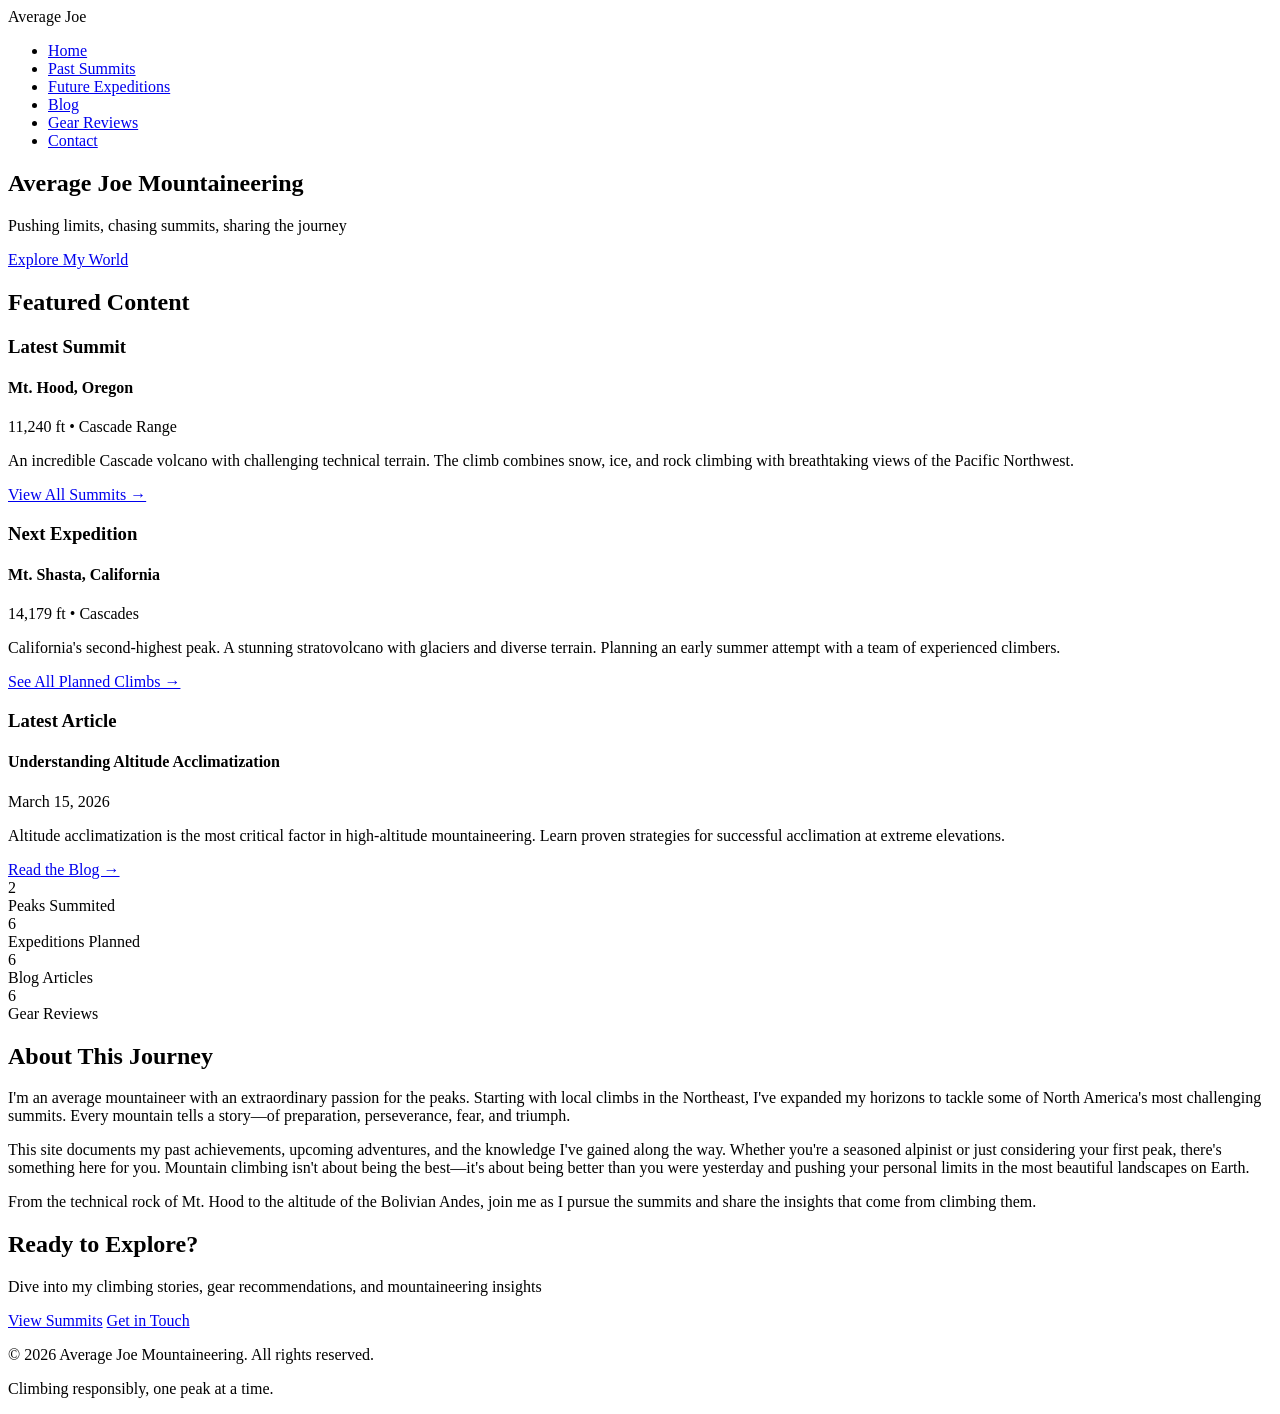
==== index.html @ 5e602f41 "Add index.html for Average Joe Mountaineering site This HTML file outlines the structure of the Aver" ====
<!DOCTYPE html>
<html lang="en">
<head>
    <meta charset="UTF-8">
    <meta name="viewport" content="width=device-width, initial-scale=1.0">
    <title>Average Joe Mountaineering - Peak Adventures & Climbing Insights</title>
    <link rel="stylesheet" href="styles.css">
</head>
<body>
    <!-- Navigation -->
    <nav class="navbar">
        <div class="nav-container">
            <div class="nav-brand">Average Joe</div>
            <ul class="nav-menu">
                <li><a href="index.html">Home</a></li>
                <li><a href="past-summits.html">Past Summits</a></li>
                <li><a href="future-expeditions.html">Future Expeditions</a></li>
                <li><a href="blog.html">Blog</a></li>
                <li><a href="gear-reviews.html">Gear Reviews</a></li>
                <li><a href="contact.html">Contact</a></li>
            </ul>
        </div>
    </nav>

    <!-- Hero Section -->
    <section class="hero">
        <div class="hero-content">
            <h1>Average Joe Mountaineering</h1>
            <p class="tagline">Pushing limits, chasing summits, sharing the journey</p>
            <a href="#featured" class="cta-button">Explore My World</a>
        </div>
        <div class="hero-overlay"></div>
    </section>

    <!-- Featured Content -->
    <section id="featured" class="featured-section">
        <div class="container">
            <h2>Featured Content</h2>
            <div class="featured-grid">
                <div class="featured-card">
                    <div class="card-header summit-header">
                        <h3>Latest Summit</h3>
                    </div>
                    <div class="card-body">
                        <h4>Mt. Hood, Oregon</h4>
                        <p class="peak-info">11,240 ft • Cascade Range</p>
                        <p>An incredible Cascade volcano with challenging technical terrain. The climb combines snow, ice, and rock climbing with breathtaking views of the Pacific Northwest.</p>
                        <a href="past-summits.html" class="card-link">View All Summits →</a>
                    </div>
                </div>

                <div class="featured-card">
                    <div class="card-header expedition-header">
                        <h3>Next Expedition</h3>
                    </div>
                    <div class="card-body">
                        <h4>Mt. Shasta, California</h4>
                        <p class="peak-info">14,179 ft • Cascades</p>
                        <p>California's second-highest peak. A stunning stratovolcano with glaciers and diverse terrain. Planning an early summer attempt with a team of experienced climbers.</p>
                        <a href="future-expeditions.html" class="card-link">See All Planned Climbs →</a>
                    </div>
                </div>

                <div class="featured-card">
                    <div class="card-header blog-header">
                        <h3>Latest Article</h3>
                    </div>
                    <div class="card-body">
                        <h4>Understanding Altitude Acclimatization</h4>
                        <p class="article-date">March 15, 2026</p>
                        <p>Altitude acclimatization is the most critical factor in high-altitude mountaineering. Learn proven strategies for successful acclimation at extreme elevations.</p>
                        <a href="blog.html" class="card-link">Read the Blog →</a>
                    </div>
                </div>
            </div>
        </div>
    </section>

    <!-- Quick Stats -->
    <section class="stats-section">
        <div class="container">
            <div class="stats-grid">
                <div class="stat-card">
                    <div class="stat-number">2</div>
                    <div class="stat-label">Peaks Summited</div>
                </div>
                <div class="stat-card">
                    <div class="stat-number">6</div>
                    <div class="stat-label">Expeditions Planned</div>
                </div>
                <div class="stat-card">
                    <div class="stat-number">6</div>
                    <div class="stat-label">Blog Articles</div>
                </div>
                <div class="stat-card">
                    <div class="stat-number">6</div>
                    <div class="stat-label">Gear Reviews</div>
                </div>
            </div>
        </div>
    </section>

    <!-- About Section -->
    <section class="about-section">
        <div class="container">
            <h2>About This Journey</h2>
            <div class="about-content">
                <p>I'm an average mountaineer with an extraordinary passion for the peaks. Starting with local climbs in the Northeast, I've expanded my horizons to tackle some of North America's most challenging summits. Every mountain tells a story—of preparation, perseverance, fear, and triumph.</p>
                <p>This site documents my past achievements, upcoming adventures, and the knowledge I've gained along the way. Whether you're a seasoned alpinist or just considering your first peak, there's something here for you. Mountain climbing isn't about being the best—it's about being better than you were yesterday and pushing your personal limits in the most beautiful landscapes on Earth.</p>
                <p>From the technical rock of Mt. Hood to the altitude of the Bolivian Andes, join me as I pursue the summits and share the insights that come from climbing them.</p>
            </div>
        </div>
    </section>

    <!-- Call to Action -->
    <section class="cta-section">
        <div class="container">
            <h2>Ready to Explore?</h2>
            <p>Dive into my climbing stories, gear recommendations, and mountaineering insights</p>
            <div class="cta-buttons">
                <a href="past-summits.html" class="btn btn-primary">View Summits</a>
                <a href="contact.html" class="btn btn-secondary">Get in Touch</a>
            </div>
        </div>
    </section>

    <!-- Footer -->
    <footer class="footer">
        <div class="container">
            <p>&copy; 2026 Average Joe Mountaineering. All rights reserved.</p>
            <p>Climbing responsibly, one peak at a time.</p>
        </div>
    </footer>

    <script src="script.js"></script>
</body>
</html>
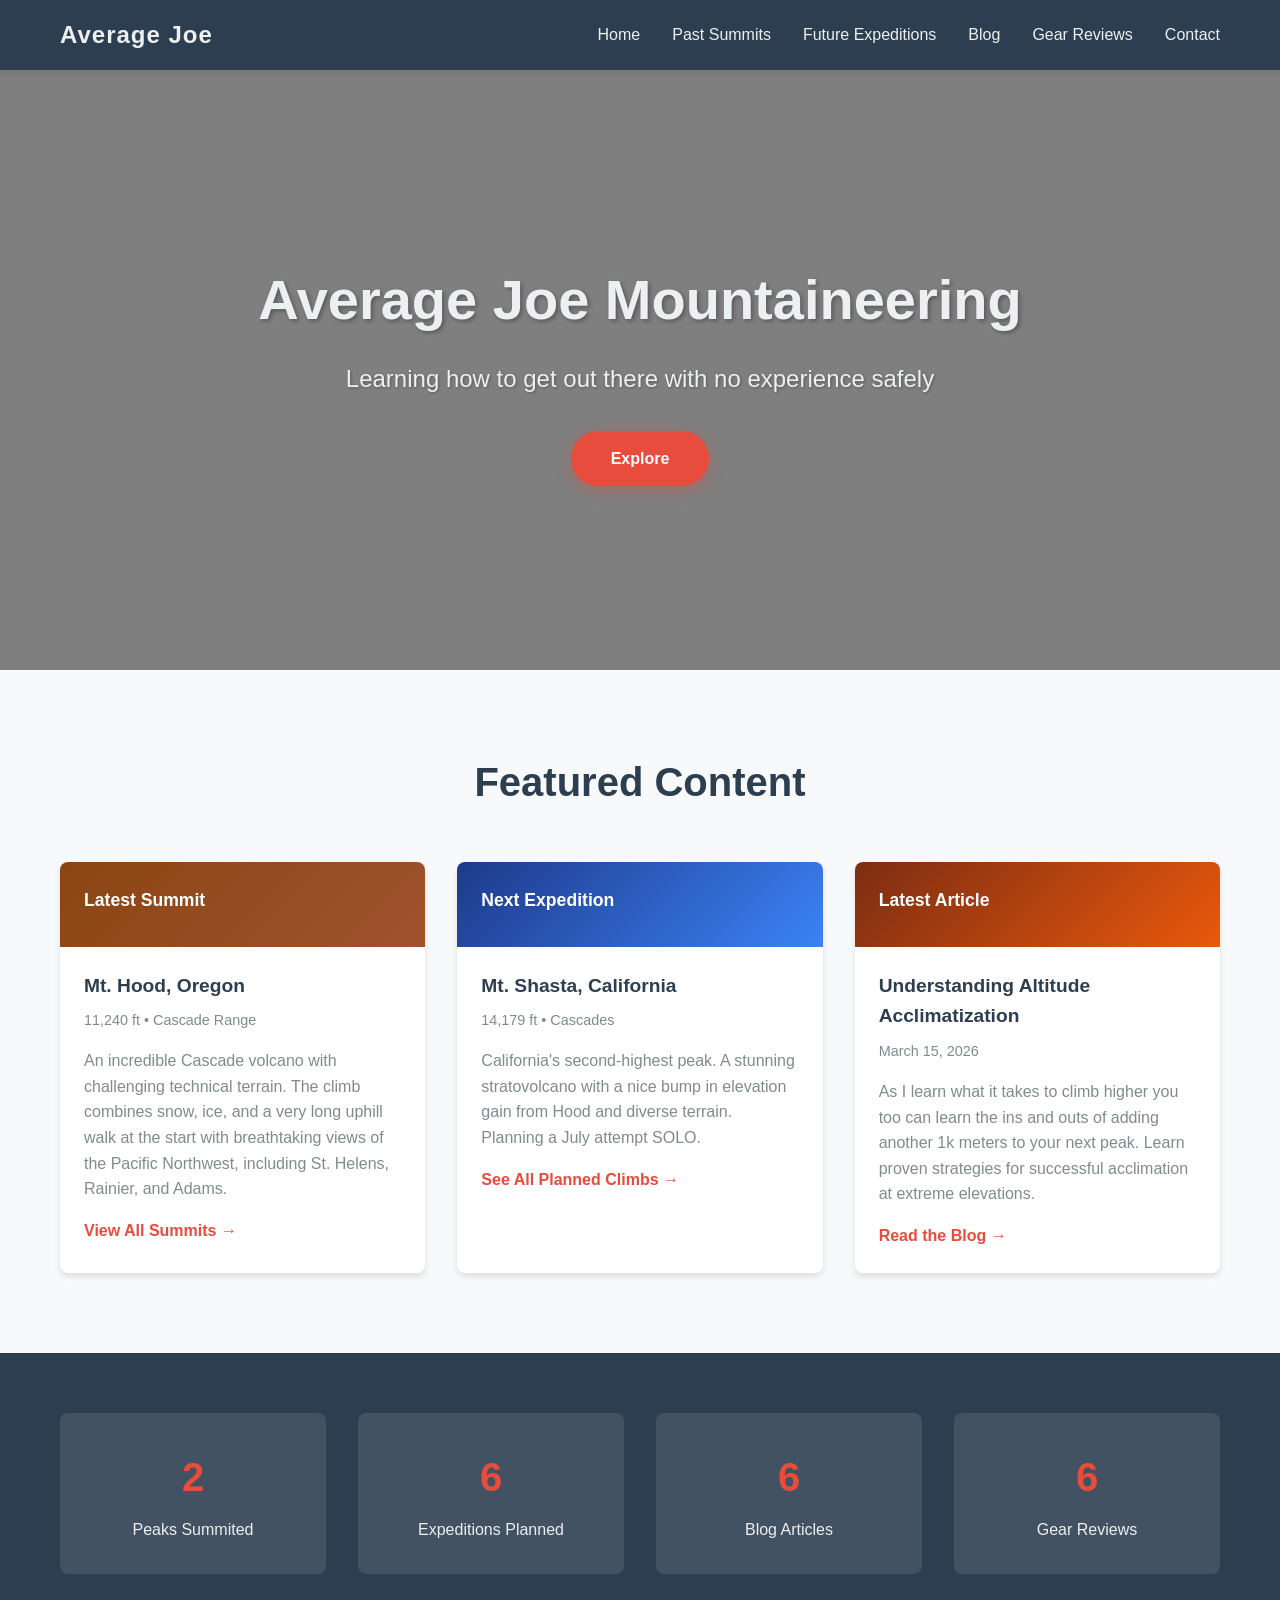
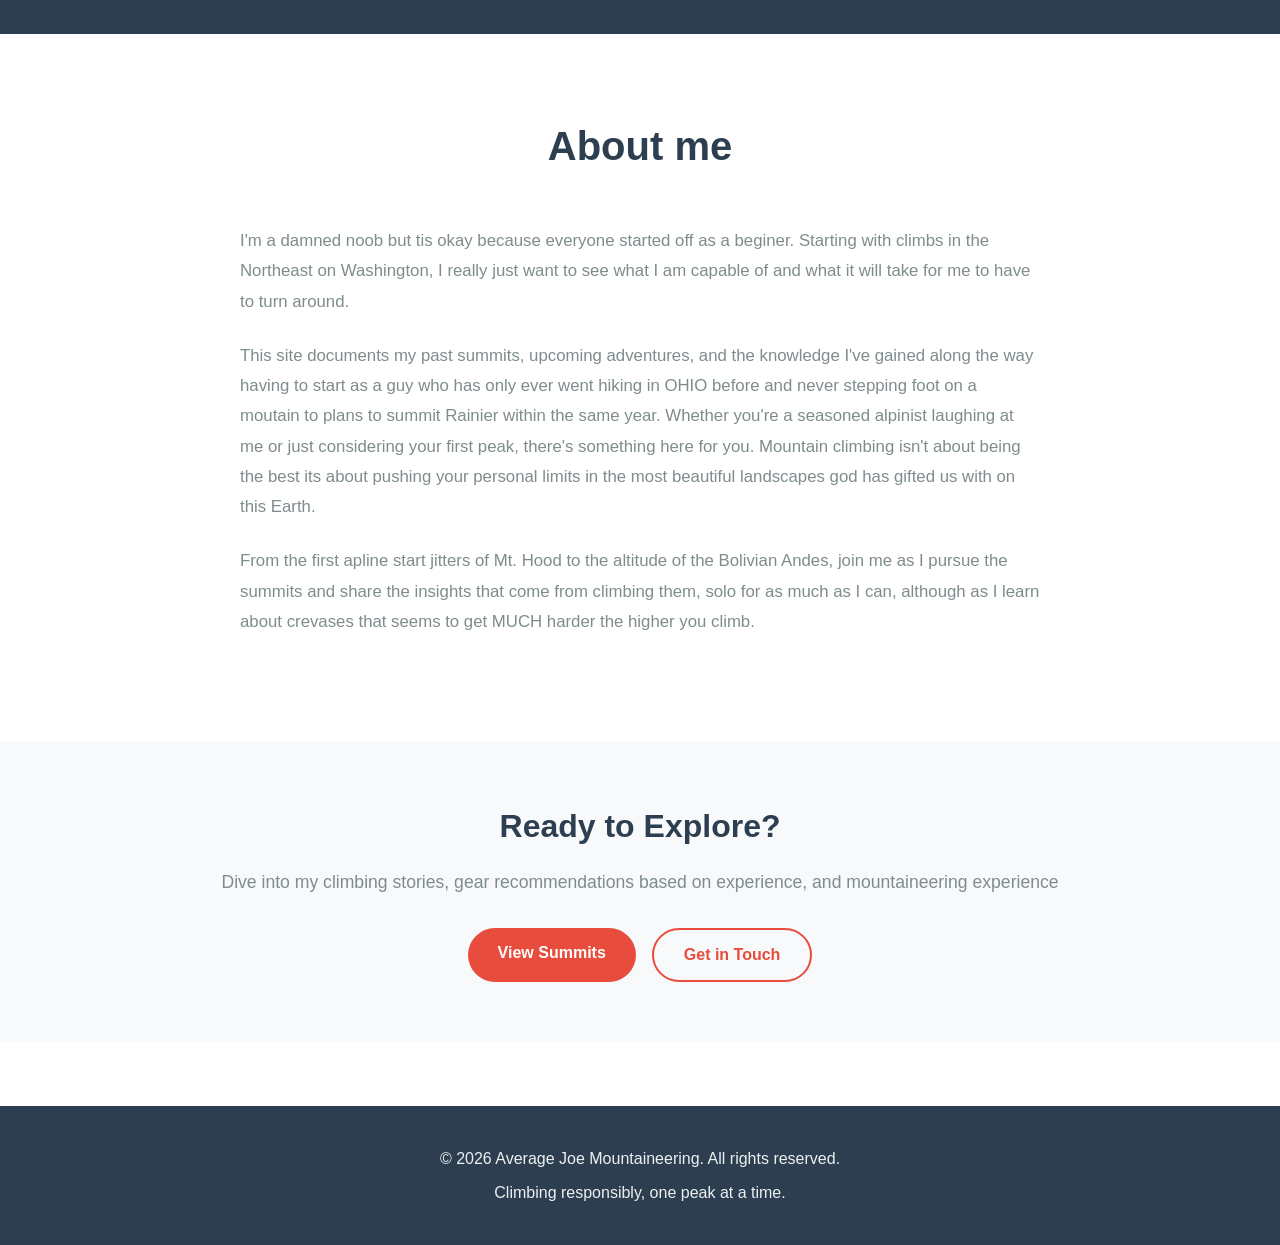
==== commit 233137f8: "Update title and content for clarity and tone" ====
--- a/index.html
+++ b/index.html
@@ -3,7 +3,7 @@
 <head>
     <meta charset="UTF-8">
     <meta name="viewport" content="width=device-width, initial-scale=1.0">
-    <title>Average Joe Mountaineering - Peak Adventures & Climbing Insights</title>
+    <title>Average Joe Mountaineering - From Noob to beginner</title>
     <link rel="stylesheet" href="styles.css">
 </head>
 <body>
@@ -26,8 +26,8 @@
     <section class="hero">
         <div class="hero-content">
             <h1>Average Joe Mountaineering</h1>
-            <p class="tagline">Pushing limits, chasing summits, sharing the journey</p>
-            <a href="#featured" class="cta-button">Explore My World</a>
+            <p class="tagline">Learning how to get out there with no experience safely</p>
+            <a href="#featured" class="cta-button">Explore</a>
         </div>
         <div class="hero-overlay"></div>
     </section>
@@ -44,7 +44,7 @@
                     <div class="card-body">
                         <h4>Mt. Hood, Oregon</h4>
                         <p class="peak-info">11,240 ft • Cascade Range</p>
-                        <p>An incredible Cascade volcano with challenging technical terrain. The climb combines snow, ice, and rock climbing with breathtaking views of the Pacific Northwest.</p>
+                        <p>An incredible Cascade volcano with challenging technical terrain. The climb combines snow, ice, and a very long uphill walk at the start with breathtaking views of the Pacific Northwest, including St. Helens, Rainier, and Adams.</p>
                         <a href="past-summits.html" class="card-link">View All Summits →</a>
                     </div>
                 </div>
@@ -56,7 +56,7 @@
                     <div class="card-body">
                         <h4>Mt. Shasta, California</h4>
                         <p class="peak-info">14,179 ft • Cascades</p>
-                        <p>California's second-highest peak. A stunning stratovolcano with glaciers and diverse terrain. Planning an early summer attempt with a team of experienced climbers.</p>
+                        <p>California's second-highest peak. A stunning stratovolcano with a nice bump in elevation gain from Hood and diverse terrain. Planning a July attempt SOLO.</p>
                         <a href="future-expeditions.html" class="card-link">See All Planned Climbs →</a>
                     </div>
                 </div>
@@ -68,7 +68,7 @@
                     <div class="card-body">
                         <h4>Understanding Altitude Acclimatization</h4>
                         <p class="article-date">March 15, 2026</p>
-                        <p>Altitude acclimatization is the most critical factor in high-altitude mountaineering. Learn proven strategies for successful acclimation at extreme elevations.</p>
+                        <p>As I learn what it takes to climb higher you too can learn the ins and outs of adding another 1k meters to your next peak. Learn proven strategies for successful acclimation at extreme elevations.</p>
                         <a href="blog.html" class="card-link">Read the Blog →</a>
                     </div>
                 </div>
@@ -103,11 +103,11 @@
     <!-- About Section -->
     <section class="about-section">
         <div class="container">
-            <h2>About This Journey</h2>
+            <h2>About me</h2>
             <div class="about-content">
-                <p>I'm an average mountaineer with an extraordinary passion for the peaks. Starting with local climbs in the Northeast, I've expanded my horizons to tackle some of North America's most challenging summits. Every mountain tells a story—of preparation, perseverance, fear, and triumph.</p>
-                <p>This site documents my past achievements, upcoming adventures, and the knowledge I've gained along the way. Whether you're a seasoned alpinist or just considering your first peak, there's something here for you. Mountain climbing isn't about being the best—it's about being better than you were yesterday and pushing your personal limits in the most beautiful landscapes on Earth.</p>
-                <p>From the technical rock of Mt. Hood to the altitude of the Bolivian Andes, join me as I pursue the summits and share the insights that come from climbing them.</p>
+                <p>I'm a damned noob but tis okay because everyone started off as a beginer. Starting with climbs in the Northeast on Washington, I really just want to see what I am capable of and what it will take for me to have to turn around.</p>
+                <p>This site documents my past summits, upcoming adventures, and the knowledge I've gained along the way having to start as a guy who has only ever went hiking in OHIO before and never stepping foot on a moutain to plans to summit Rainier within the same year. Whether you're a seasoned alpinist laughing at me or just considering your first peak, there's something here for you. Mountain climbing isn't about being the best its about pushing your personal limits in the most beautiful landscapes god has gifted us with on this Earth.</p>
+                <p>From the first apline start jitters of Mt. Hood to the altitude of the Bolivian Andes, join me as I pursue the summits and share the insights that come from climbing them, solo for as much as I can, although as I learn about crevases that seems to get MUCH harder the higher you climb.</p>
             </div>
         </div>
     </section>
@@ -116,7 +116,7 @@
     <section class="cta-section">
         <div class="container">
             <h2>Ready to Explore?</h2>
-            <p>Dive into my climbing stories, gear recommendations, and mountaineering insights</p>
+            <p>Dive into my climbing stories, gear recommendations based on experience, and mountaineering experience</p>
             <div class="cta-buttons">
                 <a href="past-summits.html" class="btn btn-primary">View Summits</a>
                 <a href="contact.html" class="btn btn-secondary">Get in Touch</a>
--- a/styles.css
+++ b/styles.css
@@ -0,0 +1,742 @@
+/* Root Variables */
+:root {
+    --primary-color: #2c3e50;
+    --secondary-color: #e74c3c;
+    --accent-color: #3498db;
+    --text-dark: #2c3e50;
+    --text-light: #ecf0f1;
+    --text-muted: #7f8c8d;
+    --bg-light: #f8f9fa;
+    --bg-dark: #2c3e50;
+    --border-color: #e0e0e0;
+    --success-color: #27ae60;
+}
+
+/* Global Styles */
+* {
+    margin: 0;
+    padding: 0;
+    box-sizing: border-box;
+}
+
+html {
+    scroll-behavior: smooth;
+}
+
+body {
+    font-family: 'Segoe UI', Tahoma, Geneva, Verdana, sans-serif;
+    line-height: 1.6;
+    color: var(--text-dark);
+    background-color: #ffffff;
+}
+
+.container {
+    max-width: 1200px;
+    margin: 0 auto;
+    padding: 0 20px;
+}
+
+/* Navigation */
+.navbar {
+    background-color: var(--primary-color);
+    padding: 1rem 0;
+    position: sticky;
+    top: 0;
+    z-index: 1000;
+    box-shadow: 0 2px 5px rgba(0, 0, 0, 0.1);
+}
+
+.nav-container {
+    max-width: 1200px;
+    margin: 0 auto;
+    padding: 0 20px;
+    display: flex;
+    justify-content: space-between;
+    align-items: center;
+}
+
+.nav-brand {
+    font-size: 1.5rem;
+    font-weight: bold;
+    color: var(--text-light);
+    letter-spacing: 1px;
+}
+
+.nav-menu {
+    display: flex;
+    list-style: none;
+    gap: 2rem;
+    flex-wrap: wrap;
+}
+
+.nav-menu a {
+    color: var(--text-light);
+    text-decoration: none;
+    transition: color 0.3s ease;
+    font-weight: 500;
+}
+
+.nav-menu a:hover {
+    color: var(--secondary-color);
+}
+
+/* Hero Section */
+.hero {
+    background: linear-gradient(rgba(0, 0, 0, 0.5), rgba(0, 0, 0, 0.5)), 
+                url('https://images.unsplash.com/photo-1506905925346-21bda4d32df4?w=1200&h=600&fit=crop') center/cover;
+    color: var(--text-light);
+    padding: 150px 20px;
+    text-align: center;
+    position: relative;
+    min-height: 600px;
+    display: flex;
+    align-items: center;
+    justify-content: center;
+}
+
+.hero-content {
+    z-index: 10;
+    max-width: 800px;
+}
+
+.hero h1 {
+    font-size: 3.5rem;
+    margin-bottom: 1rem;
+    text-shadow: 2px 2px 4px rgba(0, 0, 0, 0.3);
+    animation: slideDown 0.8s ease-out;
+}
+
+.hero .tagline {
+    font-size: 1.5rem;
+    margin-bottom: 2rem;
+    text-shadow: 1px 1px 3px rgba(0, 0, 0, 0.3);
+    animation: slideUp 0.8s ease-out 0.2s both;
+}
+
+.cta-button {
+    display: inline-block;
+    background-color: var(--secondary-color);
+    color: white;
+    padding: 15px 40px;
+    border-radius: 50px;
+    text-decoration: none;
+    font-weight: bold;
+    transition: all 0.3s ease;
+    box-shadow: 0 4px 15px rgba(231, 76, 60, 0.4);
+    animation: slideUp 0.8s ease-out 0.4s both;
+}
+
+.cta-button:hover {
+    background-color: #c0392b;
+    transform: translateY(-3px);
+    box-shadow: 0 6px 20px rgba(231, 76, 60, 0.6);
+}
+
+/* Featured Section */
+.featured-section {
+    padding: 80px 20px;
+    background-color: var(--bg-light);
+}
+
+.featured-section h2 {
+    text-align: center;
+    font-size: 2.5rem;
+    margin-bottom: 3rem;
+    color: var(--primary-color);
+}
+
+.featured-grid {
+    display: grid;
+    grid-template-columns: repeat(auto-fit, minmax(300px, 1fr));
+    gap: 2rem;
+}
+
+.featured-card {
+    background: white;
+    border-radius: 8px;
+    overflow: hidden;
+    box-shadow: 0 4px 6px rgba(0, 0, 0, 0.1);
+    transition: all 0.3s ease;
+}
+
+.featured-card:hover {
+    transform: translateY(-5px);
+    box-shadow: 0 8px 15px rgba(0, 0, 0, 0.2);
+}
+
+.card-header {
+    padding: 1.5rem;
+    color: white;
+}
+
+.summit-header {
+    background: linear-gradient(135deg, #8B4513, #A0522D);
+}
+
+.expedition-header {
+    background: linear-gradient(135deg, #1e3a8a, #3b82f6);
+}
+
+.blog-header {
+    background: linear-gradient(135deg, #7c2d12, #ea580c);
+}
+
+.card-header h3 {
+    font-size: 1.1rem;
+    margin-bottom: 0.5rem;
+}
+
+.card-body {
+    padding: 1.5rem;
+}
+
+.card-body h4 {
+    color: var(--primary-color);
+    margin-bottom: 0.5rem;
+    font-size: 1.2rem;
+}
+
+.peak-info, .article-date {
+    color: var(--text-muted);
+    font-size: 0.9rem;
+    display: block;
+    margin-bottom: 1rem;
+}
+
+.card-body p {
+    color: var(--text-muted);
+    margin-bottom: 1rem;
+    line-height: 1.6;
+}
+
+.card-link {
+    color: var(--secondary-color);
+    text-decoration: none;
+    font-weight: bold;
+    transition: color 0.3s ease;
+}
+
+.card-link:hover {
+    color: #c0392b;
+}
+
+/* Stats Section */
+.stats-section {
+    padding: 60px 20px;
+    background-color: var(--primary-color);
+    color: white;
+}
+
+.stats-grid {
+    display: grid;
+    grid-template-columns: repeat(auto-fit, minmax(200px, 1fr));
+    gap: 2rem;
+    text-align: center;
+}
+
+.stat-card {
+    padding: 2rem;
+    background-color: rgba(255, 255, 255, 0.1);
+    border-radius: 8px;
+    transition: all 0.3s ease;
+}
+
+.stat-card:hover {
+    background-color: rgba(255, 255, 255, 0.2);
+    transform: scale(1.05);
+}
+
+.stat-number {
+    font-size: 2.5rem;
+    font-weight: bold;
+    color: var(--secondary-color);
+    margin-bottom: 0.5rem;
+}
+
+.stat-label {
+    font-size: 1rem;
+    color: rgba(255, 255, 255, 0.9);
+}
+
+/* About Section */
+.about-section {
+    padding: 80px 20px;
+}
+
+.about-section h2 {
+    text-align: center;
+    font-size: 2.5rem;
+    margin-bottom: 3rem;
+    color: var(--primary-color);
+}
+
+.about-content {
+    max-width: 800px;
+    margin: 0 auto;
+    line-height: 1.8;
+    color: var(--text-muted);
+}
+
+.about-content p {
+    margin-bottom: 1.5rem;
+    font-size: 1.05rem;
+}
+
+/* CTA Section */
+.cta-section {
+    background-color: var(--bg-light);
+    padding: 60px 20px;
+    text-align: center;
+}
+
+.cta-section h2 {
+    font-size: 2rem;
+    color: var(--primary-color);
+    margin-bottom: 1rem;
+}
+
+.cta-section p {
+    color: var(--text-muted);
+    font-size: 1.1rem;
+    margin-bottom: 2rem;
+}
+
+.cta-buttons {
+    display: flex;
+    justify-content: center;
+    gap: 1rem;
+    flex-wrap: wrap;
+}
+
+.btn {
+    display: inline-block;
+    padding: 12px 30px;
+    border-radius: 50px;
+    text-decoration: none;
+    font-weight: bold;
+    transition: all 0.3s ease;
+}
+
+.btn-primary {
+    background-color: var(--secondary-color);
+    color: white;
+}
+
+.btn-primary:hover {
+    background-color: #c0392b;
+    transform: translateY(-3px);
+}
+
+.btn-secondary {
+    background-color: transparent;
+    color: var(--secondary-color);
+    border: 2px solid var(--secondary-color);
+}
+
+.btn-secondary:hover {
+    background-color: var(--secondary-color);
+    color: white;
+}
+
+/* Page Section */
+.page-section {
+    min-height: 80vh;
+    padding: 60px 20px;
+}
+
+.page-section h1 {
+    font-size: 3rem;
+    color: var(--primary-color);
+    margin-bottom: 1rem;
+}
+
+.subtitle {
+    font-size: 1.3rem;
+    color: var(--text-muted);
+    margin-bottom: 2rem;
+    max-width: 600px;
+}
+
+.expedition-intro, .gear-intro {
+    color: var(--text-muted);
+    font-size: 1.05rem;
+    margin-bottom: 2rem;
+    line-height: 1.8;
+}
+
+/* Summit Cards */
+.summit-card {
+    background: white;
+    border-left: 5px solid var(--secondary-color);
+    padding: 2rem;
+    margin-bottom: 2rem;
+    border-radius: 4px;
+    box-shadow: 0 2px 8px rgba(0, 0, 0, 0.1);
+}
+
+.summit-header-card h2 {
+    color: var(--primary-color);
+    margin-bottom: 1rem;
+    font-size: 1.8rem;
+}
+
+.summit-meta {
+    display: flex;
+    gap: 1.5rem;
+    flex-wrap: wrap;
+    margin-bottom: 1.5rem;
+    font-size: 0.95rem;
+}
+
+.elevation, .location, .date, .season {
+    padding: 0.5rem 1rem;
+    background-color: var(--bg-light);
+    border-radius: 4px;
+    color: var(--text-muted);
+}
+
+.summit-details {
+    margin-top: 1.5rem;
+}
+
+.detail-section {
+    margin-bottom: 2rem;
+}
+
+.detail-section h3 {
+    color: var(--primary-color);
+    margin-bottom: 0.8rem;
+    font-size: 1.2rem;
+}
+
+.detail-section ul {
+    margin-left: 2rem;
+    color: var(--text-muted);
+}
+
+.detail-section li {
+    margin-bottom: 0.5rem;
+}
+
+/* Expedition Cards */
+.expedition-card {
+    display: flex;
+    margin-bottom: 2rem;
+    background: white;
+    border-radius: 8px;
+    overflow: hidden;
+    box-shadow: 0 2px 8px rgba(0, 0, 0, 0.1);
+}
+
+.expedition-timeline {
+    background: linear-gradient(135deg, var(--primary-color), var(--accent-color));
+    color: white;
+    padding: 2rem;
+    min-width: 120px;
+    display: flex;
+    align-items: center;
+    justify-content: center;
+    font-size: 1.5rem;
+    font-weight: bold;
+    text-align: center;
+}
+
+.expedition-content {
+    padding: 2rem;
+    flex: 1;
+}
+
+.expedition-content h2 {
+    color: var(--primary-color);
+    margin-bottom: 0.5rem;
+}
+
+.expedition-meta {
+    display: flex;
+    gap: 1rem;
+    flex-wrap: wrap;
+    margin-bottom: 1.5rem;
+    font-size: 0.9rem;
+}
+
+.expedition-content h3 {
+    color: var(--primary-color);
+    margin-top: 1.5rem;
+    margin-bottom: 0.5rem;
+    font-size: 1.1rem;
+}
+
+.expedition-content p, .expedition-content ul {
+    color: var(--text-muted);
+    margin-bottom: 1rem;
+    line-height: 1.6;
+}
+
+/* Blog Articles */
+.blog-article {
+    background: white;
+    padding: 2rem;
+    margin-bottom: 2rem;
+    border-radius: 8px;
+    border-left: 5px solid var(--accent-color);
+    box-shadow: 0 2px 8px rgba(0, 0, 0, 0.1);
+}
+
+.blog-article h3 {
+    color: var(--primary-color);
+    font-size: 1.5rem;
+    margin-bottom: 0.5rem;
+}
+
+.date {
+    color: var(--secondary-color);
+    font-weight: bold;
+    margin-bottom: 1rem;
+    display: block;
+}
+
+.blog-article p {
+    color: var(--text-muted);
+    margin-bottom: 1rem;
+    line-height: 1.8;
+}
+
+.blog-article ul {
+    margin-left: 2rem;
+}
+
+.blog-article li {
+    color: var(--text-muted);
+    margin-bottom: 0.5rem;
+}
+
+/* Gear Cards */
+.gear-card {
+    background: white;
+    border-radius: 8px;
+    margin-bottom: 2rem;
+    box-shadow: 0 2px 8px rgba(0, 0, 0, 0.1);
+    overflow: hidden;
+}
+
+.gear-header {
+    background: linear-gradient(135deg, var(--primary-color), var(--accent-color));
+    color: white;
+    padding: 1.5rem;
+    display: flex;
+    justify-content: space-between;
+    align-items: center;
+    flex-wrap: wrap;
+}
+
+.gear-header h3 {
+    margin: 0;
+    font-size: 1.5rem;
+}
+
+.gear-rating {
+    color: #ffd700;
+    font-weight: bold;
+    font-size: 1.1rem;
+}
+
+.gear-body {
+    padding: 2rem;
+}
+
+.gear-specs {
+    background-color: var(--bg-light);
+    padding: 1rem;
+    border-radius: 4px;
+    margin-bottom: 1.5rem;
+    color: var(--text-muted);
+}
+
+.gear-specs p {
+    margin: 0.3rem 0;
+}
+
+.gear-body h4 {
+    color: var(--primary-color);
+    margin-top: 1.5rem;
+    margin-bottom: 0.8rem;
+}
+
+.gear-body ul {
+    margin-left: 2rem;
+    color: var(--text-muted);
+}
+
+.gear-body li {
+    margin-bottom: 0.5rem;
+}
+
+.gear-body p {
+    color: var(--text-muted);
+    line-height: 1.6;
+}
+
+/* Contact Form */
+.contact-container {
+    display: grid;
+    grid-template-columns: 1fr 1fr;
+    gap: 3rem;
+    margin-top: 2rem;
+}
+
+.contact-info h2 {
+    color: var(--primary-color);
+    margin-bottom: 1rem;
+}
+
+.contact-info p {
+    color: var(--text-muted);
+    margin-bottom: 1.5rem;
+    line-height: 1.6;
+}
+
+.info-item {
+    margin-bottom: 2rem;
+}
+
+.info-item h4 {
+    color: var(--primary-color);
+    margin-bottom: 0.5rem;
+}
+
+.info-item p, .info-item ul {
+    color: var(--text-muted);
+}
+
+.info-item ul {
+    margin-left: 1.5rem;
+}
+
+.contact-form {
+    background: var(--bg-light);
+    padding: 2rem;
+    border-radius: 8px;
+}
+
+.form-group {
+    margin-bottom: 1.5rem;
+}
+
+.form-group label {
+    display: block;
+    color: var(--primary-color);
+    font-weight: bold;
+    margin-bottom: 0.5rem;
+}
+
+.form-group input,
+.form-group textarea {
+    width: 100%;
+    padding: 10px;
+    border: 1px solid var(--border-color);
+    border-radius: 4px;
+    font-family: inherit;
+    font-size: 1rem;
+    color: var(--text-dark);
+}
+
+.form-group input:focus,
+.form-group textarea:focus {
+    outline: none;
+    border-color: var(--accent-color);
+    box-shadow: 0 0 5px rgba(52, 152, 219, 0.3);
+}
+
+.submit-btn {
+    background-color: var(--secondary-color);
+    color: white;
+    padding: 12px 30px;
+    border: none;
+    border-radius: 4px;
+    font-weight: bold;
+    cursor: pointer;
+    transition: all 0.3s ease;
+    width: 100%;
+    font-size: 1rem;
+}
+
+.submit-btn:hover {
+    background-color: #c0392b;
+}
+
+/* Footer */
+.footer {
+    background-color: var(--primary-color);
+    color: var(--text-light);
+    text-align: center;
+    padding: 2rem;
+    margin-top: 4rem;
+}
+
+.footer p {
+    margin: 0.5rem 0;
+}
+
+/* Animations */
+@keyframes slideDown {
+    from {
+        opacity: 0;
+        transform: translateY(-30px);
+    }
+    to {
+        opacity: 1;
+        transform: translateY(0);
+    }
+}
+
+@keyframes slideUp {
+    from {
+        opacity: 0;
+        transform: translateY(30px);
+    }
+    to {
+        opacity: 1;
+        transform: translateY(0);
+    }
+}
+
+/* Responsive */
+@media (max-width: 768px) {
+    .hero h1 {
+        font-size: 2rem;
+    }
+
+    .hero .tagline {
+        font-size: 1.1rem;
+    }
+
+    .nav-menu {
+        gap: 1rem;
+    }
+
+    .contact-container {
+        grid-template-columns: 1fr;
+    }
+
+    .expedition-card {
+        flex-direction: column;
+    }
+
+    .expedition-timeline {
+        min-width: auto;
+    }
+
+    .featured-section h2,
+    .page-section h1 {
+        font-size: 2rem;
+    }
+
+    .gear-header {
+        flex-direction: column;
+        align-items: flex-start;
+    }
+
+    .gear-rating {
+        margin-top: 1rem;
+    }
+}
